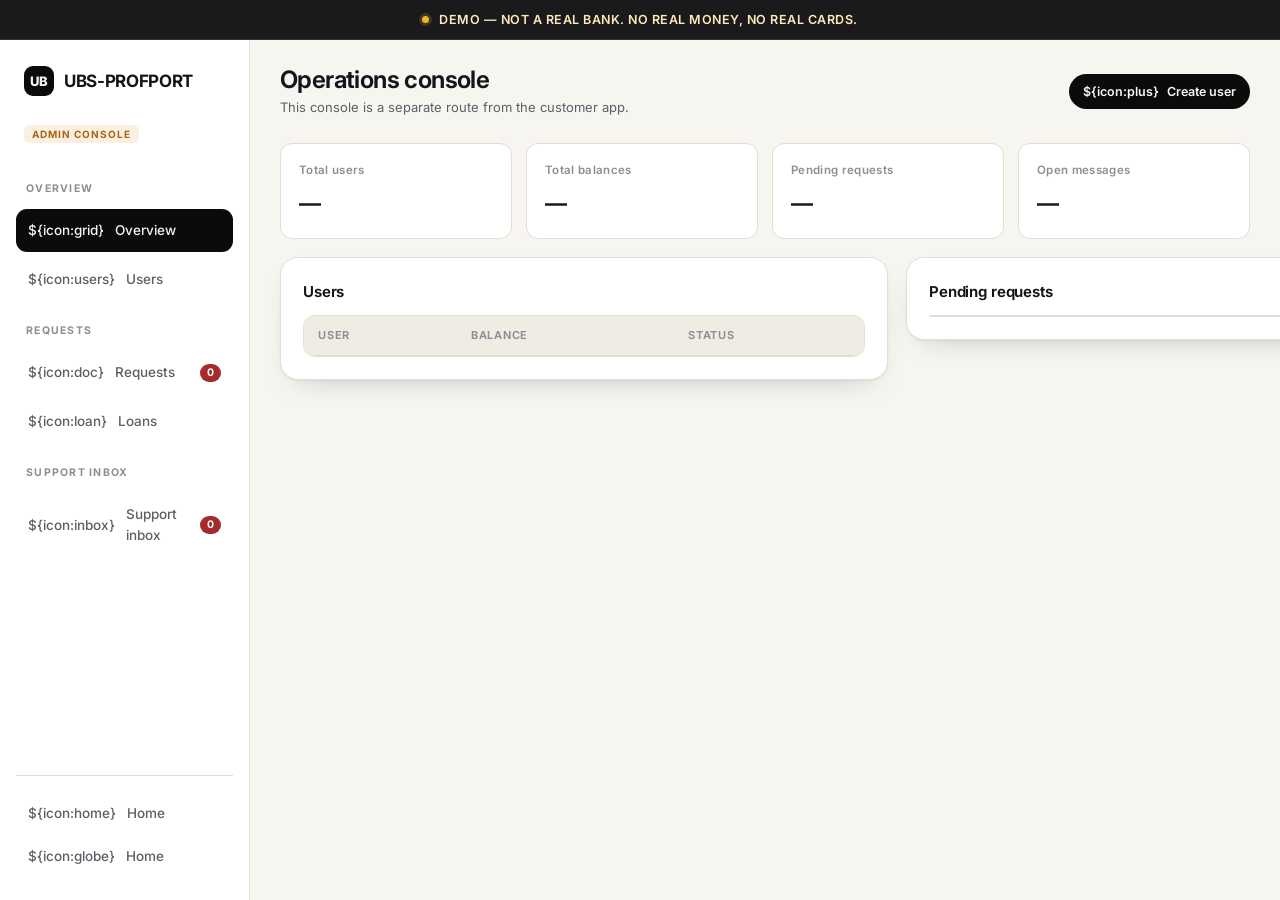
==== admin.html @ ace329f6 "feat: add admin console, design system, config and README" ====
<!DOCTYPE html>
<html lang="en" data-theme="light">
<head>
<meta charset="utf-8">
<meta name="viewport" content="width=device-width, initial-scale=1">
<title>UBS-PROFPORT — Demo Admin Console</title>
<meta name="robots" content="noindex">
<link rel="preconnect" href="https://fonts.googleapis.com">
<link rel="preconnect" href="https://fonts.gstatic.com" crossorigin>
<link href="https://fonts.googleapis.com/css2?family=Inter:wght@400;500;600;700;800&display=swap" rel="stylesheet">
<link rel="stylesheet" href="assets/app.css">
</head>
<body>

<div class="demo-banner" role="alert">
  <span class="dot" aria-hidden="true"></span>
  <span data-i18n="banner">DEMO — not a real bank. No real money, no real cards.</span>
</div>

<div class="admin-shell">

  <aside class="sidebar" id="sidebar">
    <div class="brand"><span class="brand-mark">UB</span><span>UBS-PROFPORT</span></div>
    <div style="padding:0 8px 14px"><span class="admin-tag" data-i18n="admin.youradmin">Admin console</span></div>

    <div class="side-label" data-i18n="admin.overview">Overview</div>
    <a class="side-link active" data-view="overview">${icon:grid}<span data-i18n="admin.overview">Overview</span></a>
    <a class="side-link" data-view="users">${icon:users}<span data-i18n="admin.users">Users</span></a>

    <div class="side-label" data-i18n="admin.requests">Requests</div>
    <a class="side-link" data-view="requests">${icon:doc}<span data-i18n="admin.requests">Requests</span><span class="badge" id="reqBadge">0</span></a>
    <a class="side-link" data-view="loans">${icon:loan}<span data-i18n="admin.loans">Loans</span></a>

    <div class="side-label" data-i18n="admin.inbox">Support inbox</div>
    <a class="side-link" data-view="inbox">${icon:inbox}<span data-i18n="admin.inbox">Support inbox</span><span class="badge" id="msgBadge">0</span></a>

    <div class="sidebar-foot">
      <a class="side-link" href="app.html">${icon:home}<span data-i18n="nav.home">Home</span></a>
      <a class="side-link" href="index.html">${icon:globe}<span data-i18n="nav.home">Home</span></a>
    </div>
  </aside>

  <main class="main">
    <div class="mobile-topbar">
      <button class="icon-btn" id="menuBtn" aria-label="Menu">${icon:menu}</button>
      <div class="brand" style="font-size:15px"><span class="brand-mark" style="width:26px;height:26px;font-size:11px">UB</span><span>Admin</span></div>
      <div class="row gap-8"><span id="langSlotM"></span><span id="themeSlotM"></span></div>
    </div>

    <div class="topbar">
      <div>
        <h1 id="pageTitle" data-i18n="admin.title">Operations console</h1>
        <div class="sub" id="pageSub" data-i18n="admin.separate">This console is a separate route from the customer app.</div>
      </div>
      <div class="topbar-actions">
        <span id="langSlot"></span>
        <span id="themeSlot"></span>
        <button class="btn sm" id="createUserBtn">${icon:plus}<span data-i18n="admin.createuser">Create user</span></button>
      </div>
    </div>

    <!-- OVERVIEW -->
    <section class="view active" id="view-overview">
      <div class="stat-grid" style="margin-bottom:18px">
        <div class="stat"><div class="k" data-i18n="admin.totalusers">Total users</div><div class="v" id="stUsers">—</div></div>
        <div class="stat"><div class="k" data-i18n="admin.totalbal">Total balances</div><div class="v" id="stBal">—</div></div>
        <div class="stat"><div class="k" data-i18n="admin.pendingreq">Pending requests</div><div class="v" id="stReq">—</div></div>
        <div class="stat"><div class="k" data-i18n="admin.openmsgs">Open messages</div><div class="v" id="stMsg">—</div></div>
      </div>
      <div class="grid-2">
        <div class="card">
          <div class="card-title" style="margin-bottom:12px" data-i18n="admin.users">Users</div>
          <div class="table-wrap"><table class="tbl"><thead><tr>
            <th data-i18n="admin.user">User</th><th data-i18n="admin.balance">Balance</th><th data-i18n="common.status">Status</th>
          </tr></thead><tbody id="ovUsers"></tbody></table></div>
        </div>
        <div class="card">
          <div class="card-title" style="margin-bottom:12px" data-i18n="admin.pendingreq">Pending requests</div>
          <div class="table-wrap"><table class="tbl"><tbody id="ovReq"></tbody></table></div>
        </div>
      </div>
    </section>

    <!-- USERS -->
    <section class="view" id="view-users">
      <div class="card">
        <div class="spread" style="margin-bottom:14px;flex-wrap:wrap">
          <div class="card-title" data-i18n="admin.users">Users</div>
          <div class="row gap-8">
            <input class="input" id="userSearch" data-i18n-ph="common.search" placeholder="Search" style="width:200px;padding:8px 12px">
            <button class="btn sm" id="createUserBtn2">${icon:plus}<span data-i18n="admin.createuser">Create user</span></button>
          </div>
        </div>
        <div class="table-wrap">
          <table class="tbl"><thead><tr>
            <th data-i18n="admin.user">User</th><th data-i18n="admin.acct">Account</th>
            <th data-i18n="admin.balance">Balance</th><th data-i18n="common.status">Status</th>
            <th data-i18n="common.actions">Actions</th>
          </tr></thead><tbody id="usersTable"></tbody></table>
        </div>
      </div>
    </section>

    <!-- REQUESTS -->
    <section class="view" id="view-requests">
      <div class="card">
        <div class="spread" style="margin-bottom:14px;flex-wrap:wrap">
          <div class="card-title" data-i18n="admin.requests">Requests</div>
          <div class="tabs" style="border:0;margin:0">
            <button class="tab active" data-reqfilter="all" data-i18n="common.all">All</button>
            <button class="tab" data-reqfilter="pending" data-i18n="common.pending">Pending</button>
            <button class="tab" data-reqfilter="approved" data-i18n="common.approved">Approved</button>
            <button class="tab" data-reqfilter="rejected" data-i18n="common.rejected">Rejected</button>
          </div>
        </div>
        <div class="table-wrap">
          <table class="tbl"><thead><tr>
            <th data-i18n="admin.user">User</th><th data-i18n="admin.kind">Type</th>
            <th data-i18n="common.amount">Amount</th><th data-i18n="common.date">Date</th>
            <th data-i18n="common.status">Status</th><th data-i18n="common.actions">Actions</th>
          </tr></thead><tbody id="reqTable"></tbody></table>
        </div>
      </div>
    </section>

    <!-- LOANS -->
    <section class="view" id="view-loans">
      <div class="card">
        <div class="card-title" style="margin-bottom:14px" data-i18n="admin.loans">Loans</div>
        <div class="table-wrap">
          <table class="tbl"><thead><tr>
            <th data-i18n="admin.user">User</th><th data-i18n="common.amount">Amount</th>
            <th data-i18n="loan.purpose">Purpose</th><th data-i18n="common.status">Status</th>
            <th data-i18n="common.actions">Actions</th>
          </tr></thead><tbody id="loanTable"></tbody></table>
        </div>
      </div>
    </section>

    <!-- INBOX -->
    <section class="view" id="view-inbox">
      <div class="grid-2">
        <div class="card">
          <div class="card-title" style="margin-bottom:12px" data-i18n="admin.inbox">Support inbox</div>
          <div class="stack gap-8" id="inboxList"></div>
        </div>
        <div class="card" id="inboxDetail">
          <div class="empty">—</div>
        </div>
      </div>
    </section>
  </main>
</div>

<div id="toasts"></div>
<script src="assets/core.js?v=3"></script>
<script>
(function () {
  UBS.initChrome();

  document.body.innerHTML = document.body.innerHTML.replace(/\$\{icon:([a-zA-Z]+)\}/g, function (_, n) { return UBS.icon(n); });

  function mountChrome() {
    ["langSlot", "langSlotM"].forEach(function (id) {
      var el = document.getElementById(id);
      if (el) el.innerHTML = UBS.langSelectHTML();
    });
    ["themeSlot", "themeSlotM"].forEach(function (id) {
      var el = document.getElementById(id);
      if (el) el.innerHTML = UBS.themeBtnHTML();
    });
    UBS.wireLangSelect();
    UBS.wireThemeBtn();
  }

  var TITLES = {
    overview: ["admin.title", "admin.separate"], users: ["admin.users", "admin.sub"],
    requests: ["admin.requests", "admin.sub"], loans: ["admin.loans", "admin.sub"],
    inbox: ["admin.inbox", "admin.sub"]
  };
  var reqFilter = "all";
  var selectedThread = null;

  function go(view) {
    document.querySelectorAll(".view").forEach(function (v) { v.classList.remove("active"); });
    var el = document.getElementById("view-" + view);
    if (el) el.classList.add("active");
    document.querySelectorAll(".side-link[data-view]").forEach(function (a) {
      a.classList.toggle("active", a.getAttribute("data-view") === view);
    });
    var tt = TITLES[view] || TITLES.overview;
    document.getElementById("pageTitle").textContent = UBS.t(tt[0]);
    document.getElementById("pageSub").textContent = UBS.t(tt[1]);
    closeSidebar();
    renderAll();
  }
  document.addEventListener("click", function (e) {
    var a = e.target.closest("[data-view]");
    if (a) go(a.getAttribute("data-view"));
  });

  function closeSidebar() {
    document.getElementById("sidebar").classList.remove("open");
    var s = document.querySelector(".scrim");
    if (s) s.remove();
  }
  document.getElementById("menuBtn").addEventListener("click", function () {
    document.getElementById("sidebar").classList.add("open");
    var scrim = document.createElement("div");
    scrim.className = "scrim";
    scrim.addEventListener("click", closeSidebar);
    document.body.appendChild(scrim);
  });

  function allRequests() {
    var out = [];
    UBS.db().users.forEach(function (u) {
      (u.requests || []).forEach(function (r) { out.push(Object.assign({ userId: u.id, userName: u.name, currency: u.currency }, r)); });
    });
    return out.sort(function (a, b) { return b.date - a.date; });
  }
  function allLoans() {
    var out = [];
    UBS.db().users.forEach(function (u) {
      (u.loans || []).forEach(function (l) { out.push(Object.assign({ userId: u.id, userName: u.name, currency: u.currency, isLoan: true }, l)); });
      (u.requests || []).filter(function (r) { return r.kind === "loan"; }).forEach(function (l) {
        out.push(Object.assign({ userId: u.id, userName: u.name, currency: u.currency, isLoan: true, isRequest: true }, l));
      });
    });
    return out.sort(function (a, b) { return b.date - a.date; });
  }
  function openMessages() {
    var n = 0;
    UBS.db().users.forEach(function (u) {
      var m = u.messages || [];
      if (m.length && m[m.length - 1].from === "user") n++;
    });
    return n;
  }

  function renderStats() {
    var d = UBS.db();
    document.getElementById("stUsers").textContent = d.users.length;
    var total = d.users.reduce(function (s, u) { return s + UBS.convert(u.balance, u.currency, "USD", d.rates || UBS.FALLBACK); }, 0);
    document.getElementById("stBal").textContent = UBS.fmtMoney(total, "USD");
    var pend = allRequests().filter(function (r) { return r.status === "pending"; }).length;
    document.getElementById("stReq").textContent = pend;
    document.getElementById("stMsg").textContent = openMessages();
    document.getElementById("reqBadge").textContent = pend;
    document.getElementById("msgBadge").textContent = openMessages();
  }

  function renderOverview() {
    var d = UBS.db();
    document.getElementById("ovUsers").innerHTML = d.users.slice(0, 5).map(function (u) {
      return "<tr><td><div class='user-cell'><div class='avatar'>" + UBS.initials(u.name) + "</div><div><div style='font-weight:600;font-size:13px'>" + u.name + "</div><div class='dim' style='font-size:11px'>" + u.email + "</div></div></div></td>" +
        "<td>" + UBS.fmtMoney(u.balance, u.currency) + "</td><td>" + UBS.statusPill(u.status) + "</td></tr>";
    }).join("");
    var pend = allRequests().filter(function (r) { return r.status === "pending"; }).slice(0, 6);
    document.getElementById("ovReq").innerHTML = pend.length ? pend.map(function (r) {
      return "<tr><td><div style='font-size:13px;font-weight:600'>" + r.userName + "</div><div class='dim' style='font-size:11px'>" + UBS.t("admin." + r.kind) + "</div></td>" +
        "<td style='text-align:right'>" + (r.amount ? UBS.fmtMoney(r.amount, r.currency) : "—") + "</td></tr>";
    }).join("") : '<tr><td class="empty">' + UBS.t("admin.norequests") + "</td></tr>';
  }

  function renderUsers() {
    var q = (document.getElementById("userSearch").value || "").toLowerCase();
    var users = UBS.db().users.filter(function (u) {
      return !q || u.name.toLowerCase().indexOf(q) >= 0 || u.email.toLowerCase().indexOf(q) >= 0;
    });
    document.getElementById("usersTable").innerHTML = users.map(function (u) {
      var actions = "";
      if (u.status === "active") {
        actions += '<button class="btn xs ghost" data-act="suspend" data-uid="' + u.id + '">' + UBS.t("admin.suspend") + "</button>";
        actions += '<button class="btn xs ghost" data-act="block" data-uid="' + u.id + '">' + UBS.t("admin.block") + "</button>";
      } else {
        actions += '<button class="btn xs ghost" data-act="activate" data-uid="' + u.id + '">' + UBS.t("admin.activate") + "</button>";
      }
      actions += '<button class="btn xs ghost" data-act="fund" data-uid="' + u.id + '">' + UBS.t("admin.fund") + "</button>";
      actions += '<button class="btn xs ghost" data-act="withdraw" data-uid="' + u.id + '">' + UBS.t("admin.withdraw") + "</button>";
      return "<tr><td><div class='user-cell'><div class='avatar'>" + UBS.initials(u.name) + "</div><div><div style='font-weight:600;font-size:13px'>" + u.name + "</div><div class='dim' style='font-size:11px'>" + u.email + "</div></div></div></td>" +
        "<td class='mono' style='font-size:12px'>" + u.accountNumber + "</td>" +
        "<td style='font-weight:600'>" + UBS.fmtMoney(u.balance, u.currency) + "</td>" +
        "<td>" + UBS.statusPill(u.status) + "</td>" +
        "<td><div class='row-actions'>" + actions + "</div></td></tr>";
    }).join("") || '<tr><td colspan="5" class="empty">—</td></tr>';
  }

  function renderRequests() {
    var list = allRequests().filter(function (r) { return reqFilter === "all" || r.status === reqFilter; });
    document.getElementById("reqTable").innerHTML = list.map(function (r) {
      var actions = r.status === "pending"
        ? '<button class="btn xs" data-req="approve" data-uid="' + r.userId + '" data-rid="' + r.id + '">' + UBS.t("common.approve") + "</button>" +
          '<button class="btn xs ghost" data-req="reject" data-uid="' + r.userId + '" data-rid="' + r.id + '">' + UBS.t("common.reject") + "</button>"
        : '<span class="dim" style="font-size:12px">—</span>';
      return "<tr><td><div style='font-weight:600;font-size:13px'>" + r.userName + "</div><div class='dim' style='font-size:11px'>" + (r.note || "") + "</div></td>" +
        "<td>" + UBS.t("admin." + r.kind) + "</td>" +
        "<td>" + (r.amount ? UBS.fmtMoney(r.amount, r.currency) : "—") + "</td>" +
        "<td class='muted'>" + UBS.fmtDate(r.date) + "</td>" +
        "<td>" + UBS.statusPill(r.status) + "</td>" +
        "<td><div class='row-actions'>" + actions + "</div></td></tr>";
    }).join("") || '<tr><td colspan="6" class="empty">' + UBS.t("admin.norequests") + "</td></tr>";
  }

  function renderLoans() {
    var list = allLoans();
    document.getElementById("loanTable").innerHTML = list.map(function (l) {
      var actions = l.status === "pending"
        ? '<button class="btn xs" data-loan="approve" data-uid="' + l.userId + '" data-lid="' + l.id + '" data-isreq="' + (l.isRequest ? 1 : 0) + '">' + UBS.t("common.approve") + "</button>" +
          '<button class="btn xs ghost" data-loan="reject" data-uid="' + l.userId + '" data-lid="' + l.id + '" data-isreq="' + (l.isRequest ? 1 : 0) + '">' + UBS.t("common.reject") + "</button>"
        : '<span class="dim" style="font-size:12px">—</span>';
      return "<tr><td style='font-weight:600;font-size:13px'>" + l.userName + "</td>" +
        "<td>" + UBS.fmtMoney(l.amount, l.currency) + "</td>" +
        "<td class='muted'>" + (l.purpose || l.note || "—") + "</td>" +
        "<td>" + UBS.statusPill(l.status) + "</td>" +
        "<td><div class='row-actions'>" + actions + "</div></td></tr>";
    }).join("") || '<tr><td colspan="5" class="empty">—</td></tr>';
  }

  function renderInbox() {
    var users = UBS.db().users.filter(function (u) { return (u.messages || []).length; });
    document.getElementById("inboxList").innerHTML = users.map(function (u) {
      var last = u.messages[u.messages.length - 1];
      var unread = last.from === "user";
      return '<button class="side-link" data-thread="' + u.id + '" style="width:100%;text-align:left;' + (selectedThread === u.id ? "background:var(--paper-3)" : "") + '">' +
        '<div class="avatar">' + UBS.initials(u.name) + "</div>" +
        '<div style="flex:1;min-width:0"><div style="font-size:13px;font-weight:600">' + u.name + "</div>" +
        '<div class="dim" style="font-size:11.5px;white-space:nowrap;overflow:hidden;text-overflow:ellipsis">' + escapeHtml(last.text) + "</div></div>" +
        (unread ? '<span class="badge" style="background:var(--danger);color:#fff;font-size:10px;padding:1px 6px;border-radius:999px">1</span>' : "") +
        "</button>";
    }).join("") || '<div class="empty">' + UBS.t("admin.nomessages") + "</div>";

    var detail = document.getElementById("inboxDetail");
    if (!selectedThread) { detail.innerHTML = '<div class="empty">' + UBS.t("admin.nomessages") + "</div>"; return; }
    var u = UBS.db().users.filter(function (x) { return x.id === selectedThread; })[0];
    if (!u) { detail.innerHTML = '<div class="empty">—</div>'; return; }
    detail.innerHTML =
      '<div class="spread" style="margin-bottom:12px"><div class="user-cell"><div class="avatar lg">' + UBS.initials(u.name) + "</div>" +
      "<div><div style='font-weight:650'>" + u.name + "</div><div class='dim' style='font-size:12px'>" + u.email + "</div></div></div>" +
      UBS.statusPill(u.status) + "</div>" +
      '<div class="thread" id="adminThread">' + u.messages.map(function (m) {
        return '<div class="msg ' + (m.from === "user" ? "admin" : "user") + '">' + escapeHtml(m.text) +
          '<div class="meta">' + (m.from === "user" ? u.name : "You") + " · " + UBS.fmtDateTime(m.date) + "</div></div>";
      }).join("") + "</div>" +
      '<form id="replyForm" class="row gap-10" style="margin-top:16px">' +
      '<input class="input" id="replyInput" data-i18n-ph="support.placeholder" placeholder="Write a message…" required>' +
      '<button class="btn" type="submit">' + UBS.t("admin.sendreply") + "</button></form>";
    var th = document.getElementById("adminThread");
    th.scrollTop = th.scrollHeight;
    document.getElementById("replyForm").addEventListener("submit", function (e) {
      e.preventDefault();
      var v = document.getElementById("replyInput").value.trim();
      if (!v) return;
      UBS.addMessage(u.id, "admin", v);
      UBS.toast(UBS.t("toast.replied"));
      renderInbox();
      renderStats();
    });
  }

  function escapeHtml(s) {
    return String(s).replace(/[&<>"']/g, function (c) {
      return { "&": "&amp;", "<": "&lt;", ">": "&gt;", '"': "&quot;", "'": "&#39;" }[c];
    });
  }

  function renderAll() {
    renderStats();
    renderOverview();
    renderUsers();
    renderRequests();
    renderLoans();
    renderInbox();
  }

  /* ---------- actions ---------- */
  document.addEventListener("click", function (e) {
    var b = e.target.closest("[data-act]");
    if (b) {
      var uid = b.getAttribute("data-uid");
      var act = b.getAttribute("data-act");
      var u = UBS.db().users.filter(function (x) { return x.id === uid; })[0];
      if (!u) return;
      if (act === "suspend") { UBS.updateUser(uid, { status: "suspended" }); UBS.toast(UBS.t("toast.updated")); renderAll(); }
      if (act === "block") { UBS.updateUser(uid, { status: "blocked" }); UBS.toast(UBS.t("toast.updated")); renderAll(); }
      if (act === "activate") { UBS.updateUser(uid, { status: "active" }); UBS.toast(UBS.t("toast.updated")); renderAll(); }
      if (act === "fund" || act === "withdraw") {
        UBS.modal({
          title: (act === "fund" ? UBS.t("admin.fund") : UBS.t("admin.withdraw")) + " — " + u.name,
          sub: UBS.t("admin.balance") + ": " + UBS.fmtMoney(u.balance, u.currency),
          body: '<div class="field"><label>' + UBS.t("common.amount") + " ( " + u.currency + ')</label><input class="input" id="amtInput" type="number" min="0.01" step="0.01" autofocus></div>',
          confirmText: UBS.t("common.confirm"),
          onConfirm: function (back) {
            var amt = parseFloat(back.querySelector("#amtInput").value) || 0;
            if (amt <= 0) return false;
            if (act === "withdraw" && amt > u.balance) { UBS.toast(UBS.t("toast.insufficient"), "error"); return false; }
            var nb = act === "fund" ? u.balance + amt : u.balance - amt;
            UBS.updateUser(uid, { balance: nb });
            UBS.addTransaction(uid, { type: act === "fund" ? "credit" : "debit", desc: act === "fund" ? "Admin credit (demo)" : "Admin debit (demo)", amount: amt, currency: u.currency });
            UBS.toast(UBS.t("toast.updated"));
            renderAll();
          }
        });
      }
      return;
    }

    var rq = e.target.closest("[data-req]");
    if (rq) {
      var uid2 = rq.getAttribute("data-uid"), rid = rq.getAttribute("data-rid"), decision = rq.getAttribute("data-req");
      var d = UBS.db();
      var u2 = d.users.filter(function (x) { return x.id === uid2; })[0];
      var req = (u2.requests || []).filter(function (r) { return r.id === rid; })[0];
      if (!req) return;
      var newStatus = decision === "approve" ? "approved" : "rejected";
      var reqs = u2.requests.map(function (r) { return r.id === rid ? Object.assign({}, r, { status: newStatus }) : r; });
      var patch = { requests: reqs };
      if (decision === "approve" && req.kind === "deposit") patch.balance = u2.balance + req.amount;
      if (decision === "approve" && req.kind === "withdrawal") patch.balance = Math.max(0, u2.balance - req.amount);
      UBS.updateUser(uid2, patch);
      if (decision === "approve" && req.amount) {
        UBS.addTransaction(uid2, { type: req.kind === "deposit" ? "credit" : "debit", desc: "Request approved — " + req.kind, amount: req.amount, currency: u2.currency });
      }
      UBS.toast(UBS.t("toast.updated"));
      renderAll();
      return;
    }

    var ln = e.target.closest("[data-loan]");
    if (ln) {
      var uid3 = ln.getAttribute("data-uid"), lid = ln.getAttribute("data-lid");
      var isReq = ln.getAttribute("data-isreq") === "1";
      var decision2 = ln.getAttribute("data-loan");
      var d3 = UBS.db();
      var u3 = d3.users.filter(function (x) { return x.id === uid3; })[0];
      var newStatus2 = decision2 === "approve" ? "approved" : "rejected";
      if (isReq) {
        var reqs3 = (u3.requests || []).map(function (r) { return r.id === lid ? Object.assign({}, r, { status: newStatus2 }) : r; });
        UBS.updateUser(uid3, { requests: reqs3 });
      } else {
        var loans3 = (u3.loans || []).map(function (l) { return l.id === lid ? Object.assign({}, l, { status: newStatus2 }) : l; });
        UBS.updateUser(uid3, { loans: loans3 });
      }
      UBS.toast(UBS.t("toast.updated"));
      renderAll();
      return;
    }

    var th = e.target.closest("[data-thread]");
    if (th) { selectedThread = th.getAttribute("data-thread"); renderInbox(); return; }

    var rf = e.target.closest("[data-reqfilter]");
    if (rf) {
      reqFilter = rf.getAttribute("data-reqfilter");
      document.querySelectorAll("[data-reqfilter]").forEach(function (x) { x.classList.toggle("active", x === rf); });
      renderRequests();
    }
  });

  document.getElementById("userSearch").addEventListener("input", renderUsers);

  function openCreateUser() {
    UBS.modal({
      title: UBS.t("admin.newuser"),
      sub: UBS.t("admin.sub"),
      body:
        '<div class="form-grid">' +
        '<div class="field full"><label>' + UBS.t("admin.name") + '</label><input class="input" id="nuName" required></div>' +
        '<div class="field full"><label>' + UBS.t("common.email") + '</label><input class="input" id="nuEmail" type="email" required></div>' +
        '<div class="field"><label>' + UBS.t("admin.opening") + '</label><input class="input" id="nuBal" type="number" min="0" step="0.01" value="0"></div>' +
        '<div class="field"><label>' + UBS.t("admin.currency") + '</label><select class="input" id="nuCur"><option>USD</option><option>EUR</option><option>JPY</option><option>KRW</option></select></div>' +
        "</div>",
      confirmText: UBS.t("admin.createuser"),
      onConfirm: function (back) {
        var name = back.querySelector("#nuName").value.trim();
        var email = back.querySelector("#nuEmail").value.trim();
        if (!name || !email) return false;
        var d = UBS.db();
        if (d.users.some(function (u) { return u.email.toLowerCase() === email.toLowerCase(); })) {
          UBS.toast("Email already exists", "error"); return false;
        }
        var acct = String(Math.floor(1000 + Math.random() * 9000)) + " " + String(Math.floor(1000 + Math.random() * 9000)) + " " + String(Math.floor(1000 + Math.random() * 9000));
        d.users.push({
          id: UBS.uid("u"), name: name, email: email, password: "demo1234",
          accountNumber: acct, balance: parseFloat(back.querySelector("#nuBal").value) || 0,
          currency: back.querySelector("#nuCur").value, status: "active", createdAt: Date.now(),
          cards: [{ id: UBS.uid("c"), type: "debit", brand: "UBS-PROFPORT DEBIT", number: "4000 0000 0000 0000", expiry: "12/29", cv: "123", status: "active" }],
          transactions: [], loans: [], requests: [], messages: []
        });
        UBS.save(d);
        UBS.toast(UBS.t("toast.created"));
        renderAll();
      }
    });
  }
  document.getElementById("createUserBtn").addEventListener("click", openCreateUser);
  document.getElementById("createUserBtn2").addEventListener("click", openCreateUser);

  document.addEventListener("ubs:lang", function () {
    var active = document.querySelector(".view.active");
    var id = active ? active.id.replace("view-", "") : "overview";
    go(id);
  });
  document.addEventListener("ubs:theme", function () {
    ["themeSlot", "themeSlotM"].forEach(function (id) {
      var el = document.getElementById(id);
      if (el) el.innerHTML = UBS.themeBtnHTML();
    });
    UBS.wireThemeBtn();
  });

  mountChrome();
  renderAll();
  go("overview");
})();
</script>
</body>
</html>
---- assets/app.css ----
/* ============================================================
   UBS-PROFPORT — DEMO banking UI prototype
   Design system: high-contrast minimal fintech
   ============================================================ */

:root {
  --ink: #0b0b0c;
  --ink-2: #17181a;
  --ink-3: #24262a;
  --paper: #f7f5f0;
  --paper-2: #ffffff;
  --paper-3: #efece4;
  --line: #e2ded4;
  --line-strong: #cfc9bb;
  --text: #14151a;
  --text-2: #5c5f66;
  --text-3: #8b8e95;
  --accent: #0f5c46;
  --accent-2: #14795c;
  --accent-soft: #e3efe9;
  --warn: #a8641a;
  --warn-soft: #fbf0df;
  --danger: #a32b2b;
  --danger-soft: #fbe9e7;
  --ok: #1c6b4a;
  --ok-soft: #e4f2ea;
  --radius: 18px;
  --radius-sm: 12px;
  --radius-lg: 26px;
  --shadow: 0 1px 2px rgba(16,18,20,.05), 0 12px 32px -18px rgba(16,18,20,.28);
  --shadow-lg: 0 2px 4px rgba(16,18,20,.06), 0 30px 60px -30px rgba(16,18,20,.35);
  --font: "Inter", -apple-system, BlinkMacSystemFont, "Segoe UI", Roboto, Helvetica, Arial, sans-serif;
  --mono: "SFMono-Regular", ui-monospace, "JetBrains Mono", Menlo, Consolas, monospace;
  --banner-h: 40px;
}

html[data-theme="dark"] {
  --ink: #f4f2ec;
  --ink-2: #e8e5dd;
  --ink-3: #d5d1c7;
  --paper: #0c0d0f;
  --paper-2: #141619;
  --paper-3: #1b1e22;
  --line: #262a2f;
  --line-strong: #363b42;
  --text: #f2f0ea;
  --text-2: #a8adb5;
  --text-3: #7c828b;
  --accent: #3fbf95;
  --accent-2: #57d3a9;
  --accent-soft: #12312a;
  --warn: #e0a45c;
  --warn-soft: #2e2417;
  --danger: #e07a72;
  --danger-soft: #331d1c;
  --ok: #4ecb9b;
  --ok-soft: #122e26;
  --shadow: 0 1px 2px rgba(0,0,0,.5), 0 18px 40px -22px rgba(0,0,0,.9);
  --shadow-lg: 0 2px 6px rgba(0,0,0,.6), 0 40px 80px -40px rgba(0,0,0,1);
}

* { box-sizing: border-box; }
html, body { margin: 0; padding: 0; }
html { scroll-behavior: smooth; -webkit-text-size-adjust: 100%; }
body {
  font-family: var(--font);
  background: var(--paper);
  color: var(--text);
  line-height: 1.55;
  -webkit-font-smoothing: antialiased;
  padding-top: var(--banner-h);
  transition: background .25s ease, color .25s ease;
  overflow-x: hidden;
}
img { max-width: 100%; display: block; }
a { color: inherit; text-decoration: none; }
button, input, select, textarea { font: inherit; color: inherit; }
h1,h2,h3,h4 { margin: 0; line-height: 1.15; letter-spacing: -.02em; font-weight: 650; }
p { margin: 0; }
::selection { background: var(--accent); color: #fff; }

/* ---------- DEMO BANNER (fixed, every page) ---------- */
.demo-banner {
  position: fixed; top: 0; left: 0; right: 0; z-index: 9999;
  height: var(--banner-h);
  display: flex; align-items: center; justify-content: center; gap: 10px;
  background: #1a1a1c;
  color: #ffe9b8;
  font-size: 12.5px; font-weight: 600; letter-spacing: .04em;
  text-transform: uppercase;
  border-bottom: 1px solid #3a3320;
  padding: 0 14px; text-align: center;
}
.demo-banner .dot {
  width: 7px; height: 7px; border-radius: 50%; background: #f0b429;
  box-shadow: 0 0 0 3px rgba(240,180,41,.18); flex: none;
  animation: pulse 2.4s ease-in-out infinite;
}
@keyframes pulse { 0%,100%{opacity:1} 50%{opacity:.35} }
@media (max-width: 560px) {
  .demo-banner { font-size: 10.5px; letter-spacing: .02em; }
  :root { --banner-h: 46px; }
}

/* ---------- Layout helpers ---------- */
.wrap { width: min(1180px, 100% - 40px); margin-inline: auto; }
.wrap-narrow { width: min(880px, 100% - 40px); margin-inline: auto; }
.stack { display: flex; flex-direction: column; }
.row { display: flex; align-items: center; }
.gap-6 { gap: 6px; } .gap-8 { gap: 8px; } .gap-10 { gap: 10px; }
.gap-12 { gap: 12px; } .gap-16 { gap: 16px; } .gap-20 { gap: 20px; }
.gap-24 { gap: 24px; } .gap-32 { gap: 32px; }
.spread { display: flex; align-items: center; justify-content: space-between; gap: 16px; }
.muted { color: var(--text-2); }
.dim { color: var(--text-3); }
.mono { font-family: var(--mono); letter-spacing: .02em; }
.center { text-align: center; }
.hide { display: none !important; }
.sr-only { position:absolute; width:1px; height:1px; overflow:hidden; clip:rect(0 0 0 0); }

/* ---------- Buttons ---------- */
.btn {
  display: inline-flex; align-items: center; justify-content: center; gap: 8px;
  padding: 11px 18px; border-radius: 999px; border: 1px solid transparent;
  background: var(--ink); color: var(--paper);
  font-size: 14px; font-weight: 600; cursor: pointer;
  transition: transform .12s ease, opacity .15s ease, background .15s ease, border-color .15s;
  white-space: nowrap;
}
html[data-theme="dark"] .btn { background: var(--accent); color: #06231b; }
.btn:hover { opacity: .9; }
.btn:active { transform: translateY(1px); }
.btn.ghost { background: transparent; color: var(--text); border-color: var(--line-strong); }
.btn.ghost:hover { background: var(--paper-3); }
.btn.accent { background: var(--accent); color: #fff; }
html[data-theme="dark"] .btn.accent { color: #06231b; }
.btn.danger { background: var(--danger); color: #fff; }
.btn.sm { padding: 7px 13px; font-size: 12.5px; }
.btn.xs { padding: 5px 10px; font-size: 11.5px; border-radius: 8px; }
.btn.block { width: 100%; }
.btn:disabled { opacity: .45; cursor: not-allowed; }
.icon-btn {
  width: 38px; height: 38px; border-radius: 12px; border: 1px solid var(--line);
  background: var(--paper-2); display: inline-flex; align-items: center; justify-content: center;
  cursor: pointer; color: var(--text); transition: background .15s, border-color .15s;
}
.icon-btn:hover { background: var(--paper-3); border-color: var(--line-strong); }
.icon-btn svg { width: 18px; height: 18px; }

/* ---------- Cards ---------- */
.card {
  background: var(--paper-2); border: 1px solid var(--line);
  border-radius: var(--radius); padding: 22px; box-shadow: var(--shadow);
}
.card.flat { box-shadow: none; }
.card.pad-lg { padding: 30px; }
.card-title { font-size: 15px; font-weight: 650; letter-spacing: -.01em; }
.card-sub { font-size: 12.5px; color: var(--text-2); margin-top: 3px; }
.divider { height: 1px; background: var(--line); border: 0; margin: 18px 0; }

/* ---------- Pills / badges ---------- */
.pill {
  display: inline-flex; align-items: center; gap: 6px;
  padding: 4px 10px; border-radius: 999px; font-size: 11.5px; font-weight: 600;
  background: var(--paper-3); color: var(--text-2); border: 1px solid var(--line);
  white-space: nowrap;
}
.pill.ok { background: var(--ok-soft); color: var(--ok); border-color: transparent; }
.pill.warn { background: var(--warn-soft); color: var(--warn); border-color: transparent; }
.pill.danger { background: var(--danger-soft); color: var(--danger); border-color: transparent; }
.pill.accent { background: var(--accent-soft); color: var(--accent); border-color: transparent; }
.pill .dot { width: 6px; height: 6px; border-radius: 50%; background: currentColor; }

/* ---------- Forms ---------- */
.field { display: flex; flex-direction: column; gap: 6px; }
.field label { font-size: 12px; font-weight: 600; color: var(--text-2); letter-spacing: .01em; }
.input, select.input, textarea.input {
  width: 100%; padding: 11px 13px; border-radius: var(--radius-sm);
  border: 1px solid var(--line-strong); background: var(--paper-2); color: var(--text);
  font-size: 14px; outline: none; transition: border-color .15s, box-shadow .15s;
}
.input:focus { border-color: var(--accent); box-shadow: 0 0 0 3px var(--accent-soft); }
textarea.input { resize: vertical; min-height: 90px; }
.form-grid { display: grid; grid-template-columns: 1fr 1fr; gap: 14px; }
.form-grid .full { grid-column: 1 / -1; }
@media (max-width: 620px) { .form-grid { grid-template-columns: 1fr; } }

/* ---------- Tables ---------- */
.table-wrap { overflow-x: auto; border-radius: var(--radius-sm); border: 1px solid var(--line); }
table.tbl { width: 100%; border-collapse: collapse; font-size: 13.5px; min-width: 560px; }
table.tbl th {
  text-align: left; font-size: 11px; text-transform: uppercase; letter-spacing: .07em;
  color: var(--text-3); font-weight: 650; padding: 11px 14px; background: var(--paper-3);
  border-bottom: 1px solid var(--line); white-space: nowrap;
}
table.tbl td { padding: 12px 14px; border-bottom: 1px solid var(--line); vertical-align: middle; }
table.tbl tr:last-child td { border-bottom: 0; }
table.tbl tbody tr:hover { background: var(--paper-3); }
.amt-pos { color: var(--ok); font-weight: 600; font-variant-numeric: tabular-nums; }
.amt-neg { color: var(--danger); font-weight: 600; font-variant-numeric: tabular-nums; }

/* ---------- Toast ---------- */
#toasts { position: fixed; bottom: 24px; right: 24px; z-index: 10000; display: flex; flex-direction: column; gap: 10px; }
.toast {
  background: var(--ink); color: var(--paper); padding: 12px 16px; border-radius: 12px;
  font-size: 13px; font-weight: 500; box-shadow: var(--shadow-lg); max-width: 340px;
  animation: toastIn .25s ease; display: flex; gap: 10px; align-items: flex-start;
}
html[data-theme="dark"] .toast { background: var(--paper-3); color: var(--text); border: 1px solid var(--line-strong); }
@keyframes toastIn { from { opacity: 0; transform: translateY(8px); } }
@media (max-width: 560px) { #toasts { left: 16px; right: 16px; bottom: 84px; } .toast { max-width: none; } }

/* ---------- Modal ---------- */
.modal-backdrop {
  position: fixed; inset: 0; background: rgba(8,9,10,.55); backdrop-filter: blur(3px);
  z-index: 9000; display: flex; align-items: center; justify-content: center; padding: 20px;
  animation: fadeIn .18s ease;
}
@keyframes fadeIn { from { opacity: 0; } }
.modal {
  background: var(--paper-2); border: 1px solid var(--line); border-radius: var(--radius-lg);
  width: min(520px, 100%); max-height: 88vh; overflow-y: auto; padding: 26px;
  box-shadow: var(--shadow-lg); animation: modalIn .22s cubic-bezier(.2,.8,.3,1);
}
@keyframes modalIn { from { opacity: 0; transform: translateY(14px) scale(.98); } }
.modal h3 { font-size: 19px; margin-bottom: 4px; }
.modal .modal-sub { font-size: 13px; color: var(--text-2); margin-bottom: 20px; }
.modal-actions { display: flex; gap: 10px; justify-content: flex-end; margin-top: 22px; }

/* ---------- Home page ---------- */
.site-nav {
  position: sticky; top: var(--banner-h); z-index: 100;
  background: color-mix(in srgb, var(--paper) 88%, transparent);
  backdrop-filter: blur(14px); border-bottom: 1px solid var(--line);
}
.site-nav .inner { display: flex; align-items: center; justify-content: space-between; height: 68px; gap: 10px; min-width: 0; }
.site-nav .inner > .row { flex-wrap: nowrap; min-width: 0; }
@media (max-width: 560px) {
  .site-nav .inner .btn.sm { display: none; }
  .site-nav .inner .brand span:last-child { display: none; }
}
.brand { display: flex; align-items: center; gap: 10px; font-weight: 700; letter-spacing: -.02em; font-size: 17px; }
.brand-mark {
  width: 30px; height: 30px; border-radius: 9px; background: var(--ink); color: var(--paper);
  display: grid; place-items: center; font-size: 13px; font-weight: 800; letter-spacing: -.03em;
}
html[data-theme="dark"] .brand-mark { background: var(--accent); color: #06231b; }
.nav-links { display: flex; align-items: center; gap: 26px; font-size: 14px; font-weight: 500; color: var(--text-2); }
.nav-links a:hover { color: var(--text); }
@media (max-width: 860px) { .nav-links { display: none; } }

.hero { padding: 72px 0 40px; }
.hero-grid { display: grid; grid-template-columns: 1.05fr .95fr; gap: 56px; align-items: center; }
.hero h1 { font-size: clamp(38px, 5.2vw, 66px); letter-spacing: -.035em; line-height: 1.02; }
.hero h1 em { font-style: normal; color: var(--accent); }
.hero .lede { font-size: 17px; color: var(--text-2); margin-top: 20px; max-width: 46ch; }
.hero-cta { display: flex; gap: 12px; margin-top: 30px; flex-wrap: wrap; }
.hero-visual { position: relative; }
.hero-visual img { border-radius: var(--radius-lg); box-shadow: var(--shadow-lg); }
.hero-badge {
  position: absolute; bottom: -18px; left: 0; background: var(--paper-2);
  border: 1px solid var(--line); border-radius: 16px; padding: 14px 18px; box-shadow: var(--shadow);
  display: flex; align-items: center; gap: 12px;
}
@media (max-width: 900px) {
  .hero-grid { grid-template-columns: 1fr; gap: 40px; }
  .hero { padding: 44px 0 24px; }
  .hero-badge { left: 12px; bottom: -14px; }
}

.section { padding: 64px 0; }
.section-head { max-width: 62ch; margin-bottom: 36px; }
.section-head h2 { font-size: clamp(26px, 3.4vw, 38px); letter-spacing: -.03em; }
.section-head p { color: var(--text-2); margin-top: 12px; font-size: 15.5px; }
.eyebrow { font-size: 11.5px; font-weight: 700; letter-spacing: .14em; text-transform: uppercase; color: var(--accent); margin-bottom: 12px; }

.feature-grid { display: grid; grid-template-columns: repeat(3, 1fr); gap: 18px; }
@media (max-width: 900px) { .feature-grid { grid-template-columns: 1fr 1fr; } }
@media (max-width: 600px) { .feature-grid { grid-template-columns: 1fr; } }
.feature { padding: 24px; border-radius: var(--radius); border: 1px solid var(--line); background: var(--paper-2); }
.feature .fi {
  width: 40px; height: 40px; border-radius: 12px; background: var(--paper-3);
  display: grid; place-items: center; margin-bottom: 16px; color: var(--text);
}
.feature .fi svg { width: 20px; height: 20px; }
.feature h3 { font-size: 15.5px; margin-bottom: 7px; }
.feature p { font-size: 13.5px; color: var(--text-2); }

.rates-strip { display: grid; grid-template-columns: repeat(4, 1fr); gap: 14px; }
@media (max-width: 760px) { .rates-strip { grid-template-columns: 1fr 1fr; } }
.rate-card { padding: 18px; border-radius: var(--radius-sm); border: 1px solid var(--line); background: var(--paper-2); }
.rate-card .code { font-size: 11.5px; font-weight: 700; letter-spacing: .08em; color: var(--text-3); }
.rate-card .val { font-size: 22px; font-weight: 650; letter-spacing: -.02em; margin-top: 6px; font-variant-numeric: tabular-nums; }
.rate-card .chg { font-size: 12px; margin-top: 2px; }

.cta-band {
  background: var(--ink); color: var(--paper); border-radius: var(--radius-lg);
  padding: 52px; display: flex; align-items: center; justify-content: space-between; gap: 32px; flex-wrap: wrap;
}
html[data-theme="dark"] .cta-band { background: var(--paper-3); color: var(--text); border: 1px solid var(--line-strong); }
.cta-band h2 { font-size: clamp(24px, 3vw, 34px); letter-spacing: -.03em; }
.cta-band p { opacity: .72; margin-top: 10px; font-size: 14.5px; max-width: 48ch; }
.cta-band .btn { background: var(--paper); color: var(--ink); }
html[data-theme="dark"] .cta-band .btn { background: var(--accent); color: #06231b; }

.site-footer { border-top: 1px solid var(--line); padding: 40px 0 60px; margin-top: 40px; }
.footer-grid { display: flex; justify-content: space-between; gap: 32px; flex-wrap: wrap; font-size: 13px; color: var(--text-2); }
.footer-note { margin-top: 26px; font-size: 12px; color: var(--text-3); max-width: 70ch; line-height: 1.6; }

/* ---------- App shell (user + admin) ---------- */
.app-shell { display: grid; grid-template-columns: 264px minmax(0, 1fr); min-height: calc(100vh - var(--banner-h)); }
.sidebar {
  border-right: 1px solid var(--line); background: var(--paper-2);
  padding: 22px 16px; position: sticky; top: var(--banner-h); height: calc(100vh - var(--banner-h));
  overflow-y: auto; display: flex; flex-direction: column; gap: 6px;
}
.sidebar .brand { padding: 4px 8px 18px; }
.side-label { font-size: 10.5px; font-weight: 700; letter-spacing: .12em; text-transform: uppercase; color: var(--text-3); padding: 16px 10px 6px; }
.side-link {
  display: flex; align-items: center; gap: 11px; padding: 10px 11px; border-radius: 11px;
  font-size: 13.5px; font-weight: 500; color: var(--text-2); cursor: pointer;
  border: 1px solid transparent; transition: background .14s, color .14s;
}
.side-link svg { width: 17px; height: 17px; flex: none; opacity: .8; }
.side-link:hover { background: var(--paper-3); color: var(--text); }
.side-link.active { background: var(--ink); color: var(--paper); }
html[data-theme="dark"] .side-link.active { background: var(--accent); color: #06231b; }
.side-link.active svg { opacity: 1; }
.side-link .badge { margin-left: auto; font-size: 10.5px; font-weight: 700; background: var(--danger); color: #fff; border-radius: 999px; padding: 1px 7px; }
.sidebar-foot { margin-top: auto; padding-top: 16px; border-top: 1px solid var(--line); }

.main { padding: 26px 30px 60px; min-width: 0; max-width: 100%; }
.topbar { display: flex; align-items: center; justify-content: space-between; gap: 16px; margin-bottom: 26px; flex-wrap: wrap; }
.topbar h1 { font-size: 24px; letter-spacing: -.025em; }
.topbar .sub { font-size: 13px; color: var(--text-2); margin-top: 3px; }
.topbar-actions { display: flex; align-items: center; gap: 10px; }

.mobile-topbar { display: none; }
@media (max-width: 980px) {
  .app-shell { grid-template-columns: 1fr; }
  .sidebar {
    position: fixed; top: var(--banner-h); left: 0; bottom: 0; width: 280px; z-index: 800;
    transform: translateX(-102%); transition: transform .26s cubic-bezier(.2,.8,.3,1);
    box-shadow: var(--shadow-lg); height: auto;
  }
  .sidebar.open { transform: translateX(0); }
  .main { padding: 18px 16px 110px; }
  .mobile-topbar { display: flex; align-items: center; justify-content: space-between; gap: 12px; margin-bottom: 18px; }
  .scrim { position: fixed; inset: 0; background: rgba(8,9,10,.45); z-index: 790; }
}

/* ---------- Balance / account card ---------- */
.balance-card {
  background: var(--ink); color: var(--paper); border-radius: var(--radius-lg);
  padding: 28px; position: relative; overflow: hidden;
}
html[data-theme="dark"] .balance-card { background: var(--paper-3); color: var(--text); border: 1px solid var(--line-strong); }
.balance-card::after {
  content: ""; position: absolute; right: -60px; top: -60px; width: 220px; height: 220px;
  border-radius: 50%; background: radial-gradient(circle, rgba(63,191,149,.22), transparent 70%);
}
.balance-card .label { font-size: 12px; opacity: .62; letter-spacing: .04em; }
.balance-card .amount { font-size: clamp(30px, 4.4vw, 44px); font-weight: 650; letter-spacing: -.035em; margin-top: 6px; font-variant-numeric: tabular-nums; }
.balance-card .acct { font-family: var(--mono); font-size: 12.5px; opacity: .6; margin-top: 4px; }
.balance-card .split { display: flex; gap: 40px; margin-top: 24px; padding-top: 18px; border-top: 1px solid rgba(255,255,255,.14); }
html[data-theme="dark"] .balance-card .split { border-top-color: var(--line-strong); }
.balance-card .split .k { font-size: 11px; opacity: .6; }
.balance-card .split .v { font-size: 15px; font-weight: 600; margin-top: 2px; font-variant-numeric: tabular-nums; }

/* ---------- Quick action grid (reference-image style) ---------- */
.quick-grid { display: grid; grid-template-columns: repeat(3, 1fr); gap: 10px; }
@media (max-width: 420px) { .quick-grid { grid-template-columns: repeat(3, 1fr); gap: 8px; } }
.quick-item {
  display: flex; flex-direction: column; align-items: center; gap: 9px;
  padding: 16px 8px; border-radius: 16px; background: var(--paper-2);
  border: 1px solid var(--line); cursor: pointer; text-align: center;
  transition: transform .14s, border-color .14s, background .14s;
}
.quick-item:hover { transform: translateY(-2px); border-color: var(--line-strong); background: var(--paper-3); }
.quick-item .qi {
  width: 42px; height: 42px; border-radius: 13px; background: var(--paper-3);
  display: grid; place-items: center; color: var(--text);
}
html[data-theme="dark"] .quick-item .qi { background: var(--paper-3); }
.quick-item .qi svg { width: 20px; height: 20px; }
.quick-item span { font-size: 11.5px; font-weight: 550; color: var(--text-2); line-height: 1.25; }

/* ---------- Bank cards ---------- */
.cards-row { display: grid; grid-template-columns: 1fr 1fr; gap: 18px; }
@media (max-width: 760px) { .cards-row { grid-template-columns: 1fr; } }
.bank-card {
  border-radius: 20px; padding: 22px; color: #fff; position: relative; overflow: hidden;
  min-height: 196px; display: flex; flex-direction: column; justify-content: space-between;
  box-shadow: var(--shadow);
}
.bank-card.debit { background: linear-gradient(135deg, #14161a 0%, #23272d 55%, #0f5c46 140%); }
.bank-card.credit { background: linear-gradient(135deg, #2a2118 0%, #4a3a24 60%, #a8641a 150%); }
.bank-card .bc-top { display: flex; justify-content: space-between; align-items: flex-start; }
.bank-card .bc-brand { font-size: 12px; font-weight: 700; letter-spacing: .1em; opacity: .9; }
.bank-card .bc-type { font-size: 10.5px; letter-spacing: .12em; text-transform: uppercase; opacity: .65; }
.bank-card .bc-num { font-family: var(--mono); font-size: clamp(15px, 2.4vw, 19px); letter-spacing: .12em; margin: 18px 0 4px; }
.bank-card .bc-meta { display: flex; gap: 26px; font-size: 10.5px; opacity: .8; }
.bank-card .bc-meta b { display: block; font-size: 12.5px; font-weight: 600; letter-spacing: .04em; margin-top: 2px; }
.bank-card .bc-chip { width: 34px; height: 25px; border-radius: 5px; background: linear-gradient(135deg,#d9c48a,#a8905a); opacity: .85; }
.bank-card .sample-tag {
  position: absolute; top: 14px; right: 14px; font-size: 9px; font-weight: 700;
  letter-spacing: .1em; text-transform: uppercase; background: rgba(255,255,255,.16);
  padding: 3px 8px; border-radius: 999px; backdrop-filter: blur(4px);
}

/* ---------- Stat tiles ---------- */
.stat-grid { display: grid; grid-template-columns: repeat(4, 1fr); gap: 14px; }
@media (max-width: 900px) { .stat-grid { grid-template-columns: 1fr 1fr; } }
.stat { padding: 18px; border-radius: var(--radius-sm); border: 1px solid var(--line); background: var(--paper-2); }
.stat .k { font-size: 11.5px; color: var(--text-3); font-weight: 600; letter-spacing: .03em; }
.stat .v { font-size: 22px; font-weight: 650; letter-spacing: -.02em; margin-top: 6px; font-variant-numeric: tabular-nums; }
.stat .d { font-size: 11.5px; margin-top: 3px; }

/* ---------- Panels / views ---------- */
.view { display: none; animation: viewIn .22s ease; }
.view.active { display: block; }
@keyframes viewIn { from { opacity: 0; transform: translateY(6px); } }
.grid-2 { display: grid; grid-template-columns: 1.35fr 1fr; gap: 18px; align-items: start; }
.grid-2.even { grid-template-columns: 1fr 1fr; }
@media (max-width: 980px) { .grid-2, .grid-2.even { grid-template-columns: 1fr; } }

/* ---------- Bottom nav (mobile) ---------- */
.bottom-nav {
  display: none; position: fixed; bottom: 0; left: 0; right: 0; z-index: 700;
  background: color-mix(in srgb, var(--paper-2) 94%, transparent);
  backdrop-filter: blur(16px); border-top: 1px solid var(--line);
  padding: 8px 6px calc(8px + env(safe-area-inset-bottom));
}
.bottom-nav .bn-inner { display: grid; grid-template-columns: repeat(5, 1fr); }
.bn-item {
  display: flex; flex-direction: column; align-items: center; gap: 3px;
  padding: 6px 2px; font-size: 10px; font-weight: 550; color: var(--text-3);
  cursor: pointer; border-radius: 10px; background: none; border: 0;
}
.bn-item svg { width: 21px; height: 21px; }
.bn-item.active { color: var(--accent); }
@media (max-width: 980px) { .bottom-nav { display: block; } }

/* ---------- Language selector ---------- */
.lang-select {
  display: inline-flex; align-items: center; gap: 7px; padding: 7px 11px;
  border-radius: 999px; border: 1px solid var(--line-strong); background: var(--paper-2);
  font-size: 12.5px; font-weight: 600; cursor: pointer;
}
.lang-select select { border: 0; background: transparent; font-size: 12.5px; font-weight: 600; cursor: pointer; outline: none; }

/* ---------- Support thread ---------- */
.thread { display: flex; flex-direction: column; gap: 12px; max-height: 420px; overflow-y: auto; padding: 4px; }
.msg { max-width: 78%; padding: 11px 14px; border-radius: 14px; font-size: 13.5px; line-height: 1.5; }
.msg.user { align-self: flex-end; background: var(--ink); color: var(--paper); border-bottom-right-radius: 4px; }
html[data-theme="dark"] .msg.user { background: var(--accent); color: #06231b; }
.msg.admin { align-self: flex-start; background: var(--paper-3); color: var(--text); border-bottom-left-radius: 4px; }
.msg .meta { font-size: 10.5px; opacity: .6; margin-top: 5px; }

/* ---------- Empty state ---------- */
.empty { text-align: center; padding: 40px 20px; color: var(--text-3); font-size: 13.5px; }
.empty svg { width: 34px; height: 34px; margin-bottom: 10px; opacity: .5; }

/* ---------- Tabs ---------- */
.tabs { display: flex; gap: 4px; border-bottom: 1px solid var(--line); margin-bottom: 20px; overflow-x: auto; }
.tab {
  padding: 10px 14px; font-size: 13px; font-weight: 600; color: var(--text-3);
  border: 0; background: none; cursor: pointer; border-bottom: 2px solid transparent;
  white-space: nowrap;
}
.tab.active { color: var(--text); border-bottom-color: var(--accent); }

/* ---------- Admin specific ---------- */
.admin-shell { display: grid; grid-template-columns: 250px minmax(0, 1fr); min-height: calc(100vh - var(--banner-h)); }
@media (max-width: 980px) {
  .admin-shell { grid-template-columns: minmax(0, 1fr); }
  .admin-shell .sidebar {
    position: fixed; top: var(--banner-h); left: 0; bottom: 0; width: 280px; z-index: 800;
    transform: translateX(-102%); transition: transform .26s cubic-bezier(.2,.8,.3,1);
    box-shadow: var(--shadow-lg); height: auto;
  }
  .admin-shell .sidebar.open { transform: translateX(0); }
  .admin-shell .main { padding: 18px 16px 40px; }
  .admin-shell .mobile-topbar { display: flex; align-items: center; justify-content: space-between; gap: 12px; margin-bottom: 18px; }
}
.admin-shell .sidebar { background: var(--paper-2); }
.admin-tag { font-size: 10px; font-weight: 700; letter-spacing: .1em; text-transform: uppercase; color: var(--warn); background: var(--warn-soft); padding: 3px 8px; border-radius: 6px; }
.user-cell { display: flex; align-items: center; gap: 10px; }
.avatar {
  width: 32px; height: 32px; border-radius: 50%; background: var(--paper-3);
  display: grid; place-items: center; font-size: 12px; font-weight: 700; color: var(--text-2); flex: none;
}
.avatar.lg { width: 44px; height: 44px; font-size: 15px; }
.row-actions { display: flex; gap: 6px; flex-wrap: wrap; }

/* ---------- Print ---------- */
@media print {
  .demo-banner, .sidebar, .bottom-nav, .topbar-actions, .site-nav { display: none !important; }
  body { padding-top: 0; }
  .app-shell, .admin-shell { grid-template-columns: 1fr; }
}
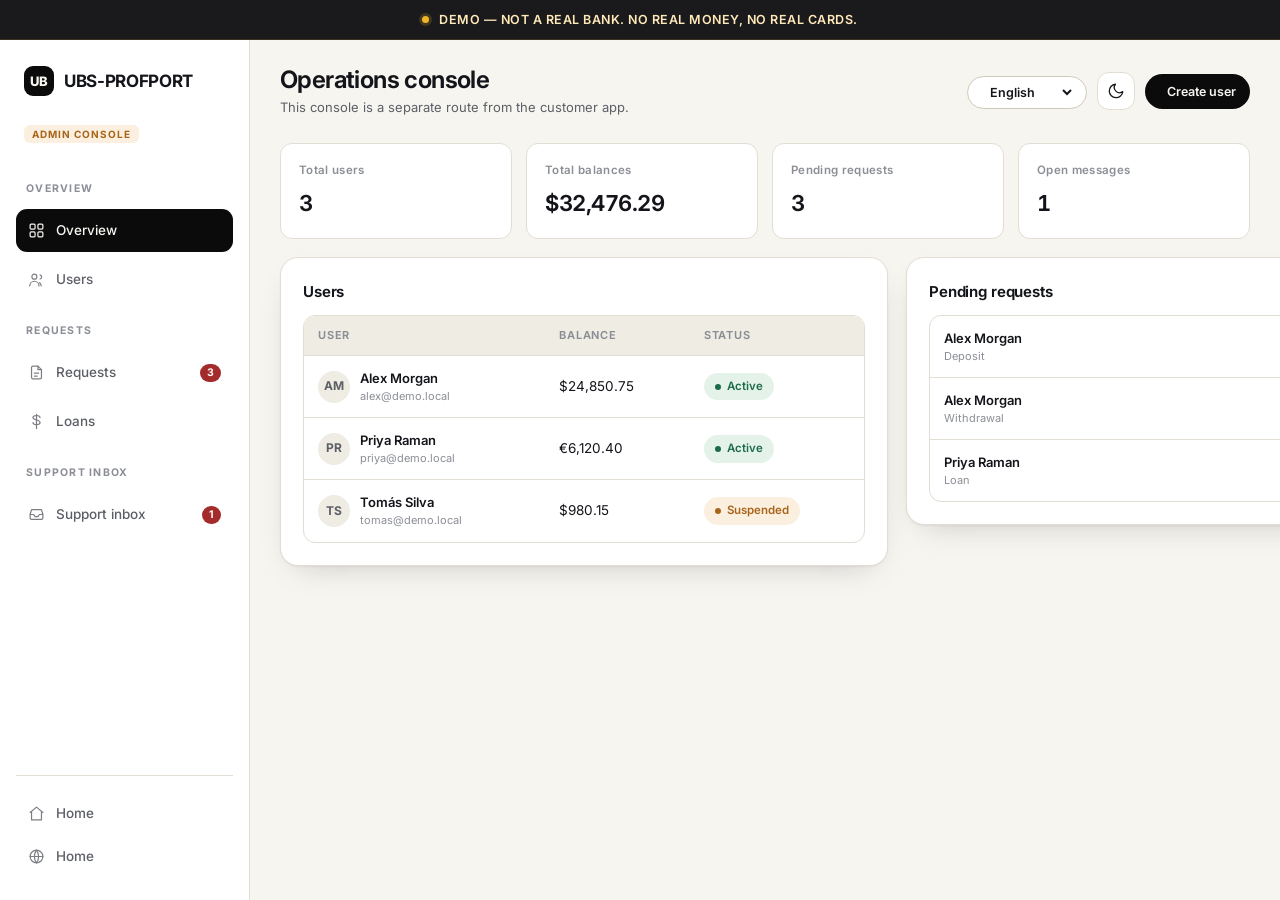
==== commit e982cc53: "Fix cvv field typo in admin create-user card" ====
--- a/admin.html
+++ b/admin.html
@@ -260,7 +260,7 @@
     document.getElementById("ovReq").innerHTML = pend.length ? pend.map(function (r) {
       return "<tr><td><div style='font-size:13px;font-weight:600'>" + r.userName + "</div><div class='dim' style='font-size:11px'>" + UBS.t("admin." + r.kind) + "</div></td>" +
         "<td style='text-align:right'>" + (r.amount ? UBS.fmtMoney(r.amount, r.currency) : "—") + "</td></tr>";
-    }).join("") : '<tr><td class="empty">' + UBS.t("admin.norequests") + "</td></tr>';
+    }).join("") : '<tr><td class="empty">' + UBS.t("admin.norequests") + "</td></tr>";
   }
 
   function renderUsers() {
@@ -388,7 +388,7 @@
         UBS.modal({
           title: (act === "fund" ? UBS.t("admin.fund") : UBS.t("admin.withdraw")) + " — " + u.name,
           sub: UBS.t("admin.balance") + ": " + UBS.fmtMoney(u.balance, u.currency),
-          body: '<div class="field"><label>' + UBS.t("common.amount") + " ( " + u.currency + ')</label><input class="input" id="amtInput" type="number" min="0.01" step="0.01" autofocus></div>',
+          body: '<div class="field"><label>' + UBS.t("common.amount") + " (" + u.currency + ')</label><input class="input" id="amtInput" type="number" min="0.01" step="0.01" autofocus></div>',
           confirmText: UBS.t("common.confirm"),
           onConfirm: function (back) {
             var amt = parseFloat(back.querySelector("#amtInput").value) || 0;
@@ -484,7 +484,7 @@
           id: UBS.uid("u"), name: name, email: email, password: "demo1234",
           accountNumber: acct, balance: parseFloat(back.querySelector("#nuBal").value) || 0,
           currency: back.querySelector("#nuCur").value, status: "active", createdAt: Date.now(),
-          cards: [{ id: UBS.uid("c"), type: "debit", brand: "UBS-PROFPORT DEBIT", number: "4000 0000 0000 0000", expiry: "12/29", cv: "123", status: "active" }],
+          cards: [{ id: UBS.uid("c"), type: "debit", brand: "UBS-PROFPORT DEBIT", number: "4000 0000 0000 0000", expiry: "12/29", cvv: "123", status: "active" }],
           transactions: [], loans: [], requests: [], messages: []
         });
         UBS.save(d);
@@ -515,4 +515,4 @@
 })();
 </script>
 </body>
-</html>
+</html>
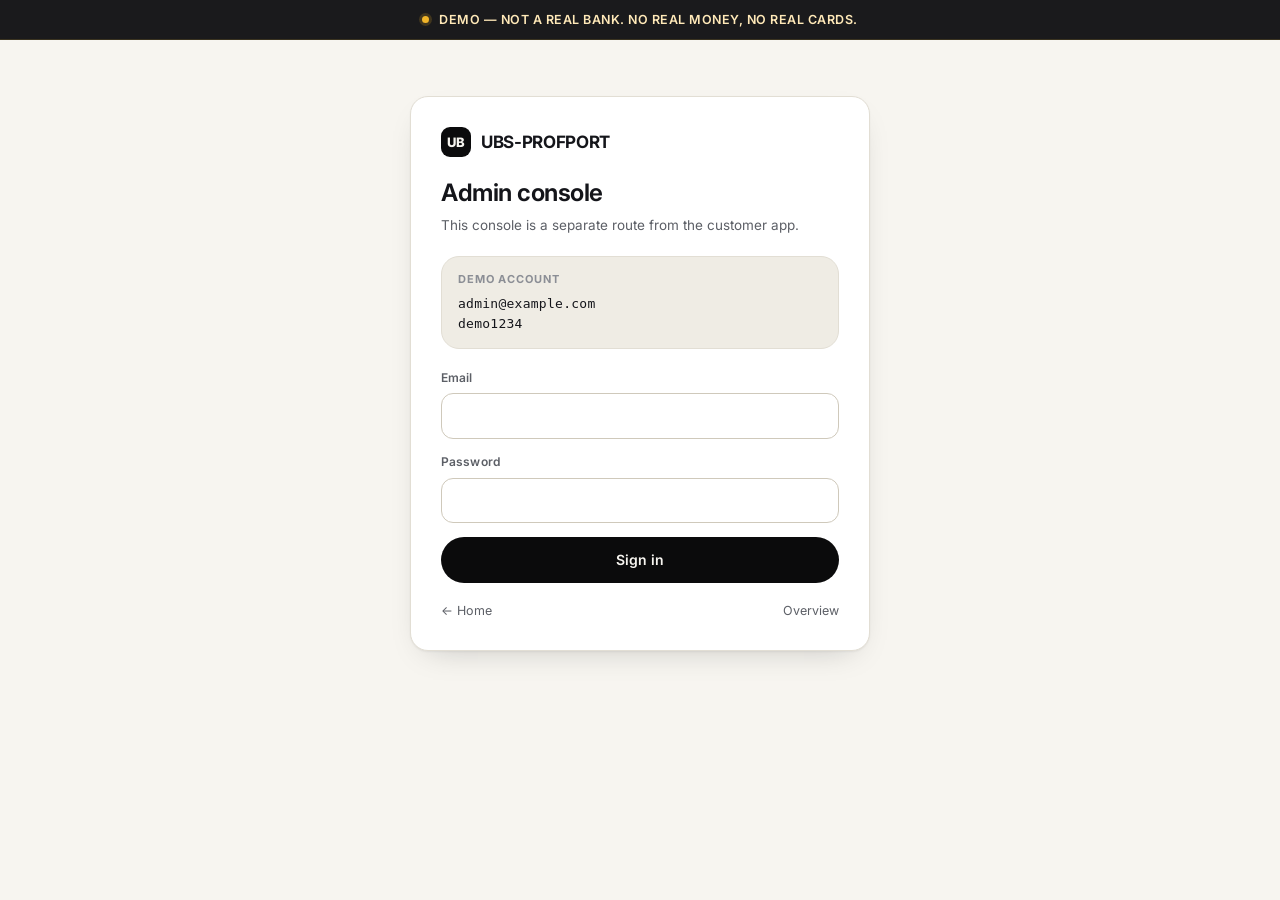
==== commit 0726cb73: "feat(admin): real Supabase Auth gate restricted to admin role" ====
--- a/admin.html
+++ b/admin.html
@@ -153,7 +153,9 @@
 </div>
 
 <div id="toasts"></div>
-<script src="assets/core.js?v=3"></script>
+<script src="assets/config.js"></script>
+<script src="assets/data.js"></script>
+<script src="assets/core.js?v=4"></script>
 <script>
 (function () {
   UBS.initChrome();
@@ -351,10 +353,11 @@
       e.preventDefault();
       var v = document.getElementById("replyInput").value.trim();
       if (!v) return;
-      UBS.addMessage(u.id, "admin", v);
-      UBS.toast(UBS.t("toast.replied"));
-      renderInbox();
-      renderStats();
+      UBS.addMessage(u.id, "admin", v).then(function () {
+        UBS.toast(UBS.t("toast.replied"));
+        renderInbox();
+        renderStats();
+      });
     });
   }
 
@@ -371,6 +374,69 @@
     renderRequests();
     renderLoans();
     renderInbox();
+  }
+
+  /* ---------- admin auth gate ---------- */
+  function showGate(msg) {
+    var shell = document.querySelector(".admin-shell");
+    if (shell) shell.style.display = "none";
+    var old = document.getElementById("adminGate");
+    if (old) old.remove();
+    var g = document.createElement("div");
+    g.id = "adminGate";
+    g.className = "wrap-narrow";
+    g.style.padding = "56px 0 80px";
+    g.innerHTML =
+      '<div class="card pad-lg" style="max-width:460px;margin:0 auto">' +
+      '<div class="brand" style="margin-bottom:22px"><span class="brand-mark">UB</span><span>UBS-PROFPORT</span></div>' +
+      '<h1 style="font-size:24px">' + UBS.t("admin.youradmin") + '</h1>' +
+      '<p class="muted" style="font-size:13.5px;margin-top:8px">' + UBS.t("admin.separate") + '</p>' +
+      '<div class="card flat" style="background:var(--paper-3);margin:20px 0;padding:14px 16px">' +
+      '<div style="font-size:11px;font-weight:700;letter-spacing:.08em;text-transform:uppercase;color:var(--text-3)">' + UBS.t("login.demo") + '</div>' +
+      '<div class="mono" style="font-size:13px;margin-top:6px">admin@example.com</div>' +
+      '<div class="mono" style="font-size:13px">demo1234</div></div>' +
+      '<form id="adminLoginForm" class="stack" style="gap:14px">' +
+      '<div class="field"><label>' + UBS.t("common.email") + '</label><input class="input" id="aEmail" type="email" required></div>' +
+      '<div class="field"><label>' + UBS.t("common.password") + '</label><input class="input" id="aPass" type="password" required></div>' +
+      '<div id="aErr" class="pill danger' + (msg ? "" : " hide") + '" style="justify-content:center">' + (msg || "") + '</div>' +
+      '<button class="btn block" type="submit">' + UBS.t("common.signin") + '</button></form>' +
+      '<div class="row gap-10" style="margin-top:18px;justify-content:space-between">' +
+      '<a href="index.html" style="font-size:12.5px;color:var(--text-2)">\u2190 ' + UBS.t("nav.home") + '</a>' +
+      '<a href="app.html" style="font-size:12.5px;color:var(--text-2)">' + UBS.t("nav.overview") + '</a></div></div>';
+    document.body.appendChild(g);
+    document.getElementById("adminLoginForm").addEventListener("submit", function (e) {
+      e.preventDefault();
+      var err = document.getElementById("aErr");
+      err.classList.add("hide");
+      UBS.login(document.getElementById("aEmail").value, document.getElementById("aPass").value).then(function (r) {
+        if (!r.ok) {
+          err.classList.remove("hide");
+          err.textContent = UBS.t(r.error === "blocked" ? "login.blocked" : "login.error");
+          return;
+        }
+        if (!UBS.isAdmin()) {
+          UBS.logout();
+          err.classList.remove("hide");
+          err.textContent = "This account is not an administrator.";
+          return;
+        }
+        g.remove();
+        if (shell) shell.style.display = "";
+        mountChrome();
+        renderAll();
+        go("overview");
+      });
+    });
+  }
+
+  function start() {
+    if (!UBSData.session()) { showGate(); return; }
+    UBS.reload().then(function () {
+      if (!UBS.isAdmin()) { showGate("This account is not an administrator."); return; }
+      mountChrome();
+      renderAll();
+      go("overview");
+    }).catch(function () { showGate(); });
   }
 
   /* ---------- actions ---------- */
@@ -381,9 +447,9 @@
       var act = b.getAttribute("data-act");
       var u = UBS.db().users.filter(function (x) { return x.id === uid; })[0];
       if (!u) return;
-      if (act === "suspend") { UBS.updateUser(uid, { status: "suspended" }); UBS.toast(UBS.t("toast.updated")); renderAll(); }
-      if (act === "block") { UBS.updateUser(uid, { status: "blocked" }); UBS.toast(UBS.t("toast.updated")); renderAll(); }
-      if (act === "activate") { UBS.updateUser(uid, { status: "active" }); UBS.toast(UBS.t("toast.updated")); renderAll(); }
+      if (act === "suspend") { UBS.updateUser(uid, { status: "suspended" }).then(function () { UBS.toast(UBS.t("toast.updated")); renderAll(); }); }
+      if (act === "block") { UBS.updateUser(uid, { status: "blocked" }).then(function () { UBS.toast(UBS.t("toast.updated")); renderAll(); }); }
+      if (act === "activate") { UBS.updateUser(uid, { status: "active" }).then(function () { UBS.toast(UBS.t("toast.updated")); renderAll(); }); }
       if (act === "fund" || act === "withdraw") {
         UBS.modal({
           title: (act === "fund" ? UBS.t("admin.fund") : UBS.t("admin.withdraw")) + " — " + u.name,
@@ -395,10 +461,9 @@
             if (amt <= 0) return false;
             if (act === "withdraw" && amt > u.balance) { UBS.toast(UBS.t("toast.insufficient"), "error"); return false; }
             var nb = act === "fund" ? u.balance + amt : u.balance - amt;
-            UBS.updateUser(uid, { balance: nb });
-            UBS.addTransaction(uid, { type: act === "fund" ? "credit" : "debit", desc: act === "fund" ? "Admin credit (demo)" : "Admin debit (demo)", amount: amt, currency: u.currency });
-            UBS.toast(UBS.t("toast.updated"));
-            renderAll();
+            UBS.updateUser(uid, { balance: nb })
+              .then(function () { return UBS.addTransaction(uid, { type: act === "fund" ? "credit" : "debit", desc: act === "fund" ? "Admin credit (demo)" : "Admin debit (demo)", amount: amt, currency: u.currency }); })
+              .then(function () { UBS.toast(UBS.t("toast.updated")); renderAll(); });
           }
         });
       }
@@ -413,16 +478,17 @@
       var req = (u2.requests || []).filter(function (r) { return r.id === rid; })[0];
       if (!req) return;
       var newStatus = decision === "approve" ? "approved" : "rejected";
-      var reqs = u2.requests.map(function (r) { return r.id === rid ? Object.assign({}, r, { status: newStatus }) : r; });
-      var patch = { requests: reqs };
+      var patch = {};
       if (decision === "approve" && req.kind === "deposit") patch.balance = u2.balance + req.amount;
       if (decision === "approve" && req.kind === "withdrawal") patch.balance = Math.max(0, u2.balance - req.amount);
-      UBS.updateUser(uid2, patch);
-      if (decision === "approve" && req.amount) {
-        UBS.addTransaction(uid2, { type: req.kind === "deposit" ? "credit" : "debit", desc: "Request approved — " + req.kind, amount: req.amount, currency: u2.currency });
-      }
-      UBS.toast(UBS.t("toast.updated"));
-      renderAll();
+      UBSData.updateRequest(rid, newStatus)
+        .then(function () { return Object.keys(patch).length ? UBS.updateUser(uid2, patch) : null; })
+        .then(function () {
+          if (decision === "approve" && req.amount) {
+            return UBS.addTransaction(uid2, { type: req.kind === "deposit" ? "credit" : "debit", desc: "Request approved — " + req.kind, amount: req.amount, currency: u2.currency });
+          }
+        })
+        .then(function () { UBS.toast(UBS.t("toast.updated")); renderAll(); });
       return;
     }
 
@@ -434,15 +500,8 @@
       var d3 = UBS.db();
       var u3 = d3.users.filter(function (x) { return x.id === uid3; })[0];
       var newStatus2 = decision2 === "approve" ? "approved" : "rejected";
-      if (isReq) {
-        var reqs3 = (u3.requests || []).map(function (r) { return r.id === lid ? Object.assign({}, r, { status: newStatus2 }) : r; });
-        UBS.updateUser(uid3, { requests: reqs3 });
-      } else {
-        var loans3 = (u3.loans || []).map(function (l) { return l.id === lid ? Object.assign({}, l, { status: newStatus2 }) : l; });
-        UBS.updateUser(uid3, { loans: loans3 });
-      }
-      UBS.toast(UBS.t("toast.updated"));
-      renderAll();
+      var job = isReq ? UBSData.updateRequest(lid, newStatus2) : UBSData.updateLoan(lid, newStatus2);
+      job.then(function () { UBS.toast(UBS.t("toast.updated")); renderAll(); });
       return;
     }
 
@@ -479,17 +538,16 @@
         if (d.users.some(function (u) { return u.email.toLowerCase() === email.toLowerCase(); })) {
           UBS.toast("Email already exists", "error"); return false;
         }
-        var acct = String(Math.floor(1000 + Math.random() * 9000)) + " " + String(Math.floor(1000 + Math.random() * 9000)) + " " + String(Math.floor(1000 + Math.random() * 9000));
-        d.users.push({
-          id: UBS.uid("u"), name: name, email: email, password: "demo1234",
-          accountNumber: acct, balance: parseFloat(back.querySelector("#nuBal").value) || 0,
-          currency: back.querySelector("#nuCur").value, status: "active", createdAt: Date.now(),
-          cards: [{ id: UBS.uid("c"), type: "debit", brand: "UBS-PROFPORT DEBIT", number: "4000 0000 0000 0000", expiry: "12/29", cvv: "123", status: "active" }],
-          transactions: [], loans: [], requests: [], messages: []
+        UBSData.createProfile({
+          name: name, email: email,
+          balance: parseFloat(back.querySelector("#nuBal").value) || 0,
+          currency: back.querySelector("#nuCur").value
+        }).then(function () {
+          UBS.toast(UBS.t("toast.created"));
+          return UBS.reload();
+        }).then(renderAll).catch(function (err) {
+          UBS.toast((err && err.message) || "Could not create user", "error");
         });
-        UBS.save(d);
-        UBS.toast(UBS.t("toast.created"));
-        renderAll();
       }
     });
   }
@@ -510,9 +568,8 @@
   });
 
   mountChrome();
-  renderAll();
-  go("overview");
+  start();
 })();
 </script>
 </body>
-</html>+</html>
